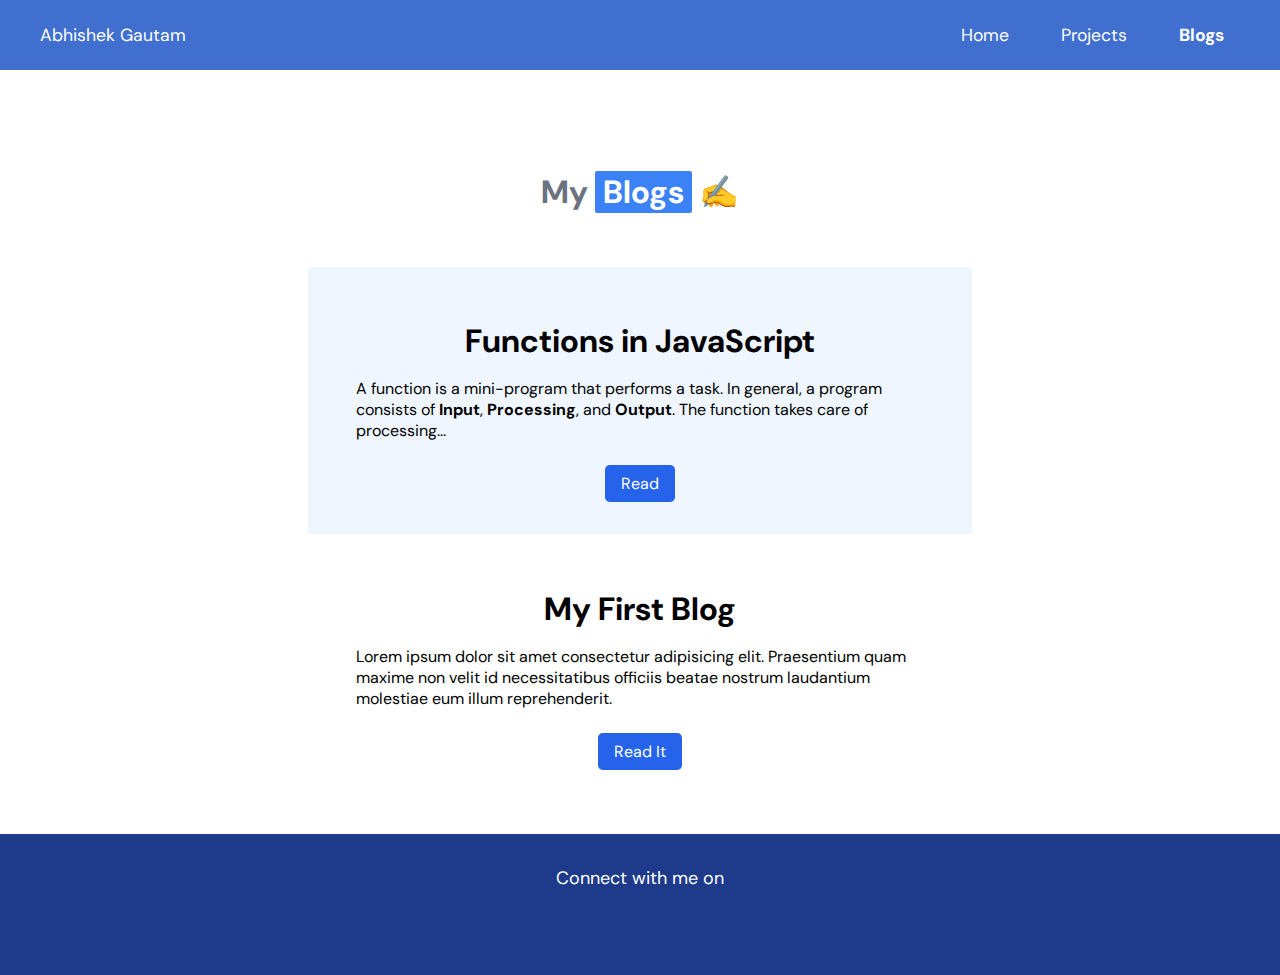
==== blogs.html @ 55e23a31 "Update blogs.html" ====
<!DOCTYPE html>
<html lang="en">

<head>
	<meta charset="UTF-8">
	<meta http-equiv="X-UA-Compatible" content="IE=edge">
	<meta name="viewport" content="width=device-width, initial-scale=1.0">
	<title>Blogs | Abhishek Gautam</title>
	<link rel="stylesheet" href="./style.css">
	<link rel="stylesheet" href="https://cdnjs.cloudflare.com/ajax/libs/font-awesome/5.15.3/css/all.min.css"
		integrity="sha512-iBBXm8fW90+nuLcSKlbmrPcLa0OT92xO1BIsZ+ywDWZCvqsWgccV3gFoRBv0z+8dLJgyAHIhR35VZc2oM/gI1w=="
		crossorigin="anonymous" referrerpolicy="no-referrer" />
</head>

<body>
	<nav class="navigation container">
		<div class="nav-brand">Abhishek Gautam</div>
		<ul class="list-non-bullet nav-pills">
			<li class="list-item-inline">
				<a href="/" class="link ">Home</a>
			</li>
			<li class="list-item-inline">
				<a href="projects.html" class="link">Projects</a>
			</li>
			<li class="list-item-inline">
				<a href="blogs.html" class="link link-active">Blogs</a>
			</li>
		</ul>
	</nav>
	<header class="hero">

		<h1 class="hero-heading">My <span class="heading-highlight">Blogs</span> ✍️</h1>
	</header>
	<section class="section ow container-center">
		<div class="container container-center section-center">
			<h1>Functions in JavaScript</h1>
			<p>A function is a mini-program that performs a task. In general, a program consists of <b>Input</b>,
				<b>Processing</b>, and <b>Output</b>. The
				function takes care of processing...
			</p>
			<a href="./blogs/functions-in-javascript.html" class="link link-primary">Read</a>
		</div>

	</section>
	<section class="section container-center">
		<div class="container container-center section-center">
			<h1>My First Blog</h1>
			<p>Lorem ipsum dolor sit amet consectetur adipisicing elit. Praesentium quam maxime non velit id
				necessitatibus officiis beatae nostrum laudantium molestiae eum illum reprehenderit.</p>
			<a href="/" class="link link-primary">Read It</a>
		</div>

	</section>
	<footer class="footer">
		<div class="footer-header">Connect with me on</div>
		<ul class="social-links list-non-bullet">
			<li class="list-item-inline"><a target="_blank" class="link" href="https://github.com/AbhishekkGautam"><i
						class="fab fa-github fa-2x"></i></a></li>
			<li class="list-item-inline"><a target="_blank" class="link" href="https://twitter.com/helloAbhishekk"><i
						class="fab fa-twitter fa-2x"></i></a></li>
			<li class="list-item-inline"><a target="_blank" class="link"
					href="https://www.linkedin.com/in/abhishek-gautam-54684a167/"><i
						class="fab fa-linkedin-in fa-2x"></i></a></li>
		</ul>
	</footer>
</body>

</html>
---- style.css ----
@import url("https://fonts.googleapis.com/css2?family=DM+Sans:wght@400;700&display=swap");

:root {
  --primary-color: #2563eb;
  --secondary-color: #3b82f6;
  --dark-gray: #6b7280;
  --light-blue: #eff6ff;
  --dark-blue: #1e3a8a;
}

body {
  font-family: "DM Sans", sans-serif;
  margin: 0px;
}

html,
body {
  overflow-x: hidden;
}

hr {
  margin: 2rem 0;
}

.mark-tag {
  font-size: 14px;
  margin-right: 1rem;
  background-color: #646464;
  color: white;
  border-radius: 0.2rem;
  padding: 0.2rem 0.5rem;
}

/* container */
.container {
  padding: 0rem 1rem;
}
.container-center {
  max-width: 600px;
  margin: auto;
}

/* ol */
.size-of-number li {
  font-size: 1.4rem;
  margin-bottom: 4rem;
}

.article {
  padding-left: 0.3rem;
}

.article h1 {
  font-size: 1.5rem;
  margin-bottom: 0.3rem;
}

.article p {
  font-size: 16px;
  margin-bottom: 1.5rem;
}

.article time {
  font-size: 14px;
  color: gray;
}

.article a {
  font-size: 1rem;
  font-weight: normal;
}

/* Blog */

.blog {
  margin-top: 5rem;
  margin-bottom: 4rem;
}

.blog h1 {
  font-size: 3rem;
  margin: 0;
}

.blog h2 {
  font-size: 1.9rem;
  margin-top: 2.9rem;
  margin-bottom: 1.3rem;
}

.blog h3 {
  font-size: 1.5rem;
}

.blog p {
  font-size: 1.1rem;
  line-height: 1.8rem;
  /* text-align: justify; */
}

.blog ul li {
  font-size: 1.1rem;
  line-height: 2rem;
}

.blog time {
  font-size: 16px;
  color: gray;
}

.blog .comment {
  color: #75715e;
}

.blog img {
  margin-top: 3rem;
  margin-bottom: 1.8rem;
  max-width: auto;
  width: 100%;
}
.blog pre {
  height: auto;
  max-height: 300px;
  overflow: auto;
  word-break: normal !important;
  word-wrap: normal !important;
  white-space: pre !important;
  font-size: 1rem;
  line-height: 1.5rem;
  background-color: #1f2a37;
  color: white;
  margin: 2rem 0rem;
  border-radius: 0.3rem;
  padding: 0rem 1rem;
}

.blog-tag {
  font-size: 14px;
  padding: 4px 6px;
  border-radius: 5px;
  margin-right: 0.5rem;
}

.blog code {
  font-family: Verdana, Geneva, Tahoma, sans-serif;
}

.green-tag {
  background-color: #008335;
  color: white;
}

.blue-tag {
  background-color: #3b82f6;
}
.orange-tag {
  background-color: #f97316;
}
.pink-tag {
  background-color: #f472b6;
}
.gray-tag {
  background-color: #52525b;
  color: white;
}
.yellow-tag {
  background-color: #f7df1e;
}
.violet-tag {
  background-color: #5b21b6;
  color: white;
}
.red-tag {
  background-color: #f64646;
}

/* links */
.link {
  text-decoration: none;
  padding: 0.5rem 1rem;
}
.link-primary {
  background-color: var(--primary-color);
  color: white;
  border-radius: 0.3rem;
  margin-top: 0.5rem;
}

.link-primary:hover {
  background-color: var(--secondary-color);
}

.link-secondary {
  color: var(--primary-color);
  border-radius: 0.3rem;
  border: 1px solid var(--primary-color);
  margin-top: 0.5rem;
}

/* lists */
.list-non-bullet {
  list-style: none;
}
.list-item-inline {
  display: inline;
  padding: 0rem 0.5rem;
}

/* nav */
.navigation {
  background-color: #406fcf;
  color: white;
  display: flex;
  padding: 0.5rem 2rem;
}

.navigation .link {
  color: white;
  font-size: 1.1rem;
}

.navigation .link:hover {
  background-color: var(--secondary-color);
}

.navigation .nav-brand {
  flex: 1;
  padding-top: 1rem;
  font-size: 1.1rem;
  padding-left: 0.5rem;
}

.link-active {
  font-weight: bold;
}

/* header */
.hero {
  padding: 2rem;
  padding-top: 4rem;
  display: flex;
  flex-direction: column;
  justify-content: center;
  align-items: center;
}

.hero-img {
  max-width: 420px;
  display: block;
  margin: auto;
}

.hero .hero-heading {
  color: var(--dark-gray);
  padding-top: 1rem;
  text-align: center;
}

.hero .heading-highlight {
  background-color: var(--secondary-color);
  color: white;
  margin-top: 0rem;
  padding: 0rem 0.5rem;
  border-radius: 0.125rem;
}

/* section */
.section {
  padding: 2rem;
}
.section-center {
  display: flex;
  flex-direction: column;
  align-items: center;
}
.section h1 {
  text-align: center;
  margin-bottom: 0px;
}

.ow {
  background-color: var(--light-blue);
}

/* footer */

.footer {
  background-color: var(--dark-blue);
  padding: 2rem 1rem;
  text-align: center;
  color: white;
  margin-top: 2rem;
}

.footer .link {
  color: white;
}

.footer .footer-header {
  font-weight: normal;
  font-size: large;
}

.footer ul {
  padding-inline-start: 0px;
}

@media only screen and (max-width: 520px) {
  .nav-brand {
    display: none;
  }
  .navigation {
    padding: 0.5rem 0rem;
  }
  .hero-img {
    max-width: 320px;
  }
  .hero {
    padding-top: 3rem;
  }
  .blog {
    margin-top: 3rem;
    padding: 0rem 0.5rem;
  }
  .blog img {
    margin-top: 2.8rem;
    margin-bottom: 1.2rem;
  }
  .blog time {
    font-size: 14px;
  }
  .blog h1 {
    font-size: 2.5rem;
  }
  .blog h2 {
    font-size: 1.6rem;
  }
  .blog h3 {
    font-size: 1.2rem;
  }
}
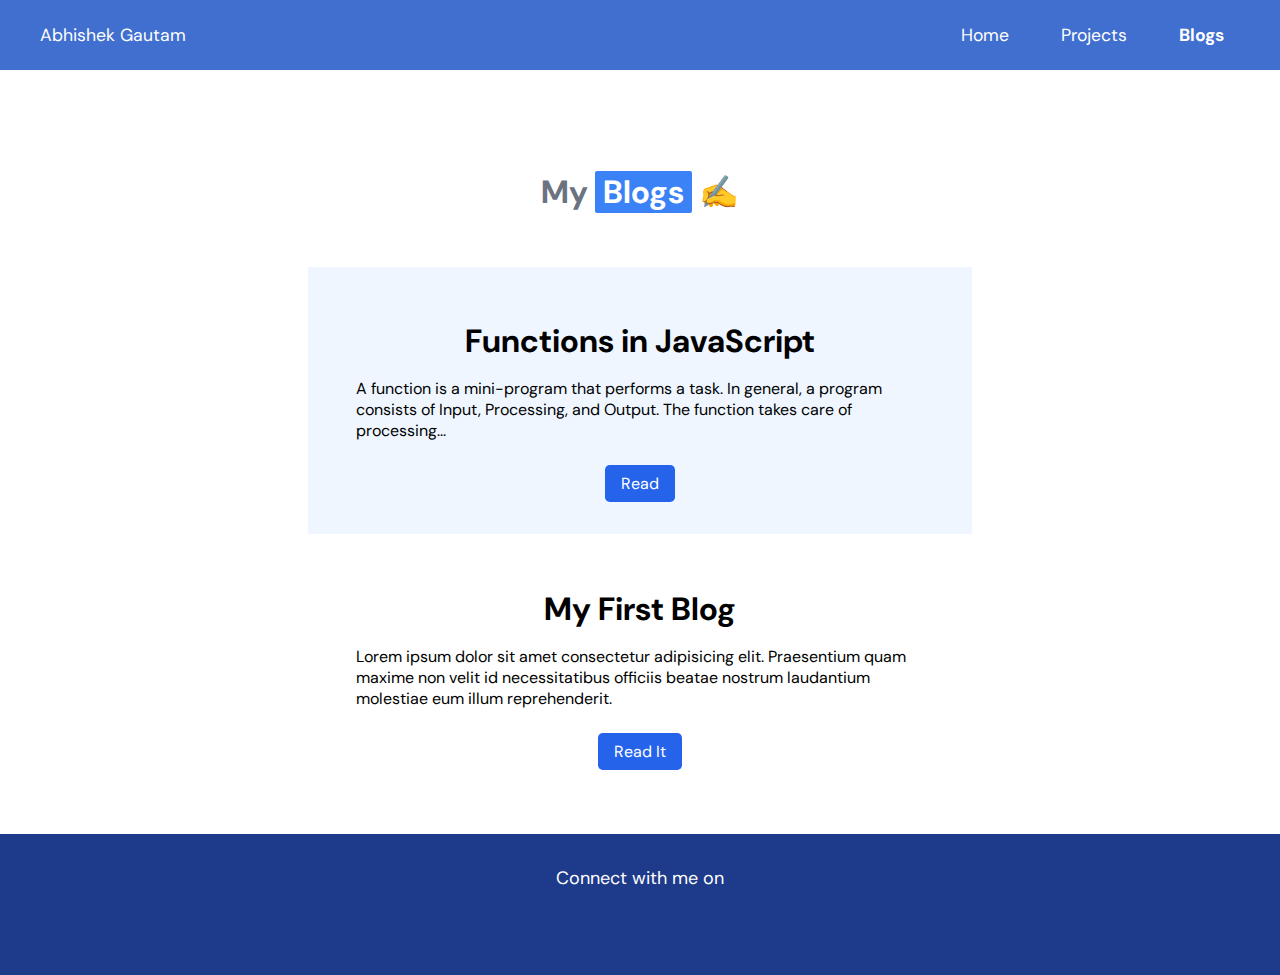
==== commit bde90ae1: "Update blogs.html" ====
--- a/blogs.html
+++ b/blogs.html
@@ -34,8 +34,8 @@
 	<section class="section ow container-center">
 		<div class="container container-center section-center">
 			<h1>Functions in JavaScript</h1>
-			<p>A function is a mini-program that performs a task. In general, a program consists of <b>Input</b>,
-				<b>Processing</b>, and <b>Output</b>. The
+			<p>A function is a mini-program that performs a task. In general, a program consists of Input,
+				Processing, and Output. The
 				function takes care of processing...
 			</p>
 			<a href="./blogs/functions-in-javascript.html" class="link link-primary">Read</a>
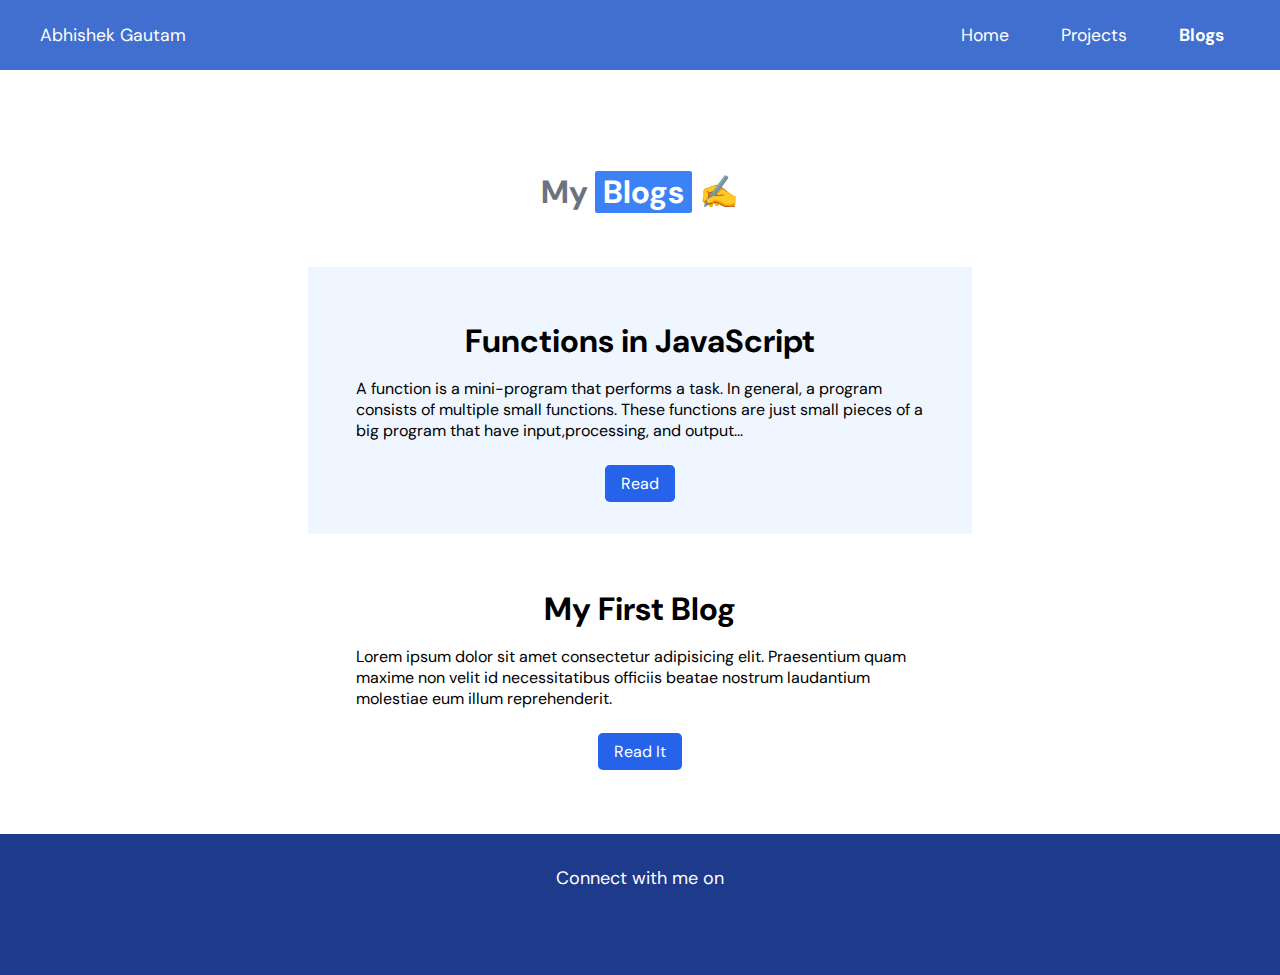
==== commit faedf520: "Update blogs.html" ====
--- a/blogs.html
+++ b/blogs.html
@@ -34,9 +34,9 @@
 	<section class="section ow container-center">
 		<div class="container container-center section-center">
 			<h1>Functions in JavaScript</h1>
-			<p>A function is a mini-program that performs a task. In general, a program consists of Input,
-				Processing, and Output. The
-				function takes care of processing...
+			<p>A function is a mini-program that performs a task. In general, a program consists of multiple small
+				functions. These
+				functions are just small pieces of a big program that have input,processing, and output...
 			</p>
 			<a href="./blogs/functions-in-javascript.html" class="link link-primary">Read</a>
 		</div>
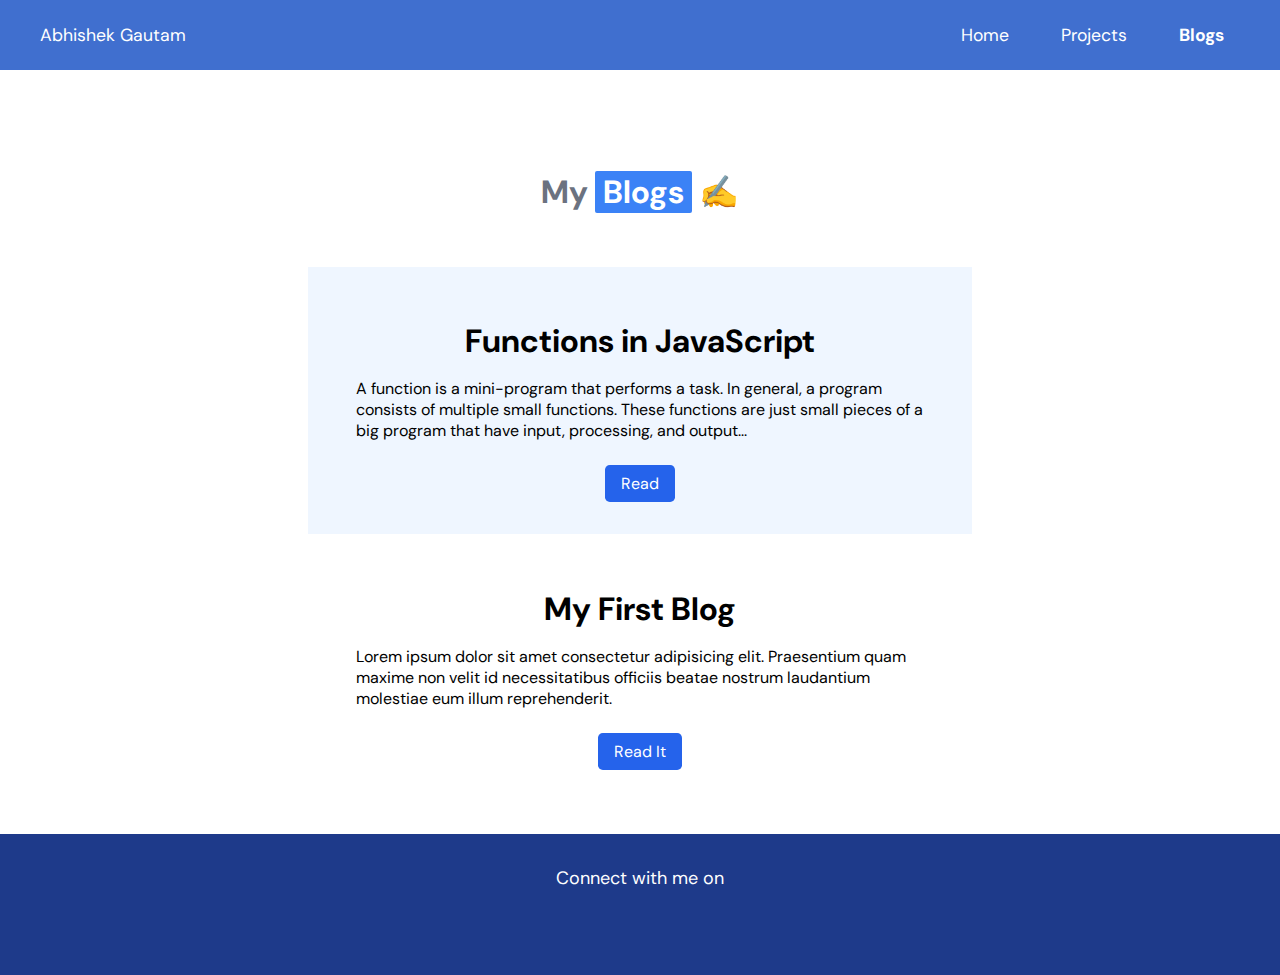
==== commit e153dd43: "Update blogs.html" ====
--- a/blogs.html
+++ b/blogs.html
@@ -36,7 +36,7 @@
 			<h1>Functions in JavaScript</h1>
 			<p>A function is a mini-program that performs a task. In general, a program consists of multiple small
 				functions. These
-				functions are just small pieces of a big program that have input,processing, and output...
+				functions are just small pieces of a big program that have input, processing, and output...
 			</p>
 			<a href="./blogs/functions-in-javascript.html" class="link link-primary">Read</a>
 		</div>
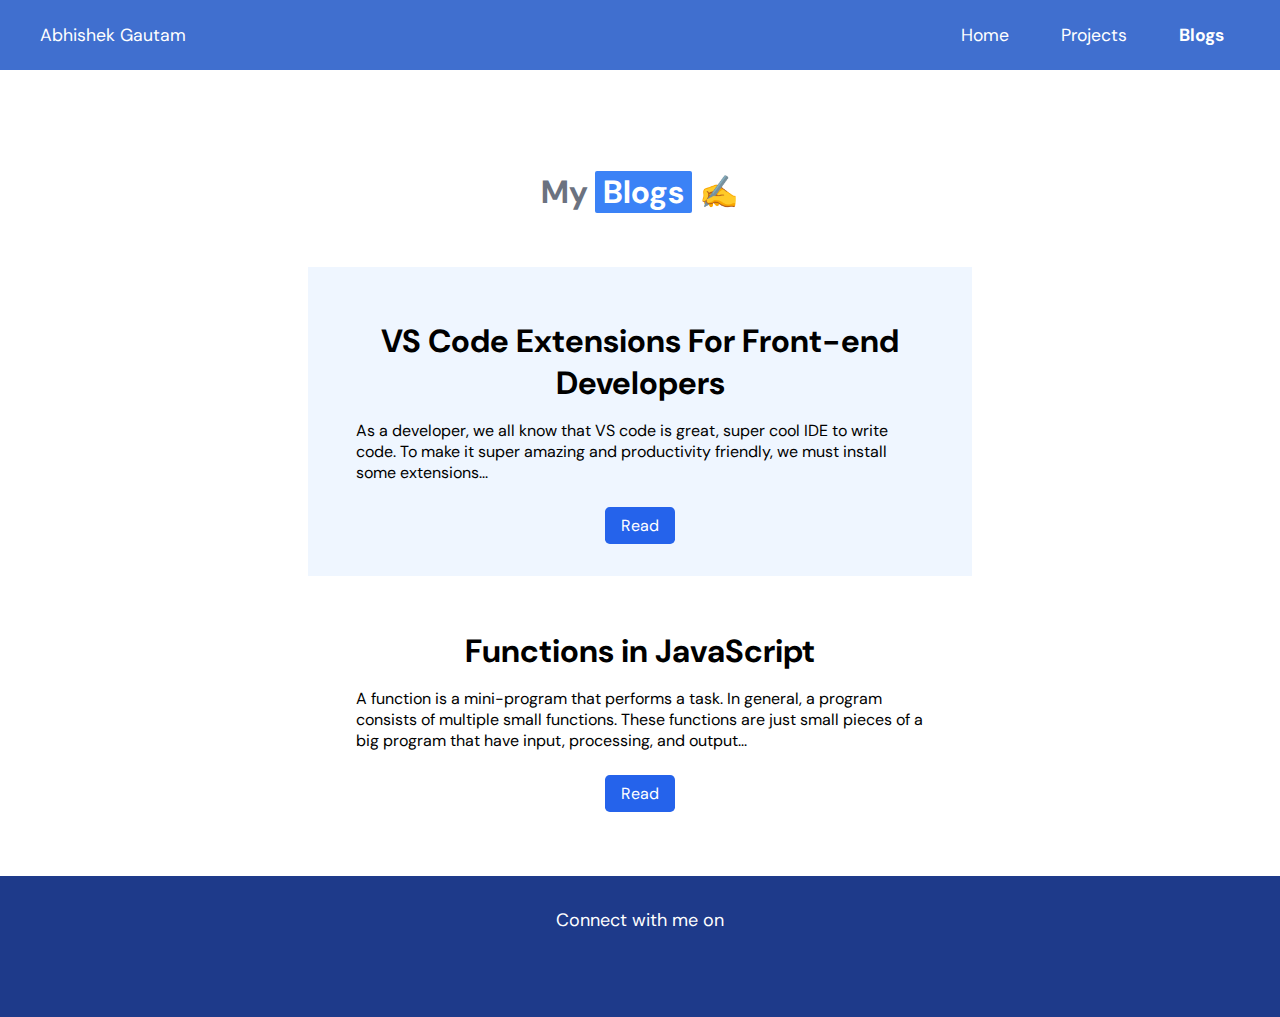
==== commit fcb1d6d3: "blog 2 done" ====
--- a/blogs.html
+++ b/blogs.html
@@ -33,21 +33,22 @@
 	</header>
 	<section class="section ow container-center">
 		<div class="container container-center section-center">
+			<h1>VS Code Extensions For Front-end Developers</h1>
+			<p>As a developer, we all know that VS code is great, super cool IDE to write code. To make it super amazing
+				and
+				productivity friendly, we must install some extensions...</p>
+			<a href="./blogs/vscode-extensions-for-frontend-developer.html" class="link link-primary">Read</a>
+		</div>
+
+	</section>
+	<section class="section container-center">
+		<div class="container container-center section-center">
 			<h1>Functions in JavaScript</h1>
 			<p>A function is a mini-program that performs a task. In general, a program consists of multiple small
 				functions. These
 				functions are just small pieces of a big program that have input, processing, and output...
 			</p>
 			<a href="./blogs/functions-in-javascript.html" class="link link-primary">Read</a>
-		</div>
-
-	</section>
-	<section class="section container-center">
-		<div class="container container-center section-center">
-			<h1>My First Blog</h1>
-			<p>Lorem ipsum dolor sit amet consectetur adipisicing elit. Praesentium quam maxime non velit id
-				necessitatibus officiis beatae nostrum laudantium molestiae eum illum reprehenderit.</p>
-			<a href="/" class="link link-primary">Read It</a>
 		</div>
 
 	</section>
--- a/style.css
+++ b/style.css
@@ -24,11 +24,11 @@
 
 .mark-tag {
   font-size: 14px;
-  margin-right: 1rem;
+  margin-right: 0.5rem;
   background-color: #646464;
   color: white;
-  border-radius: 0.2rem;
-  padding: 0.2rem 0.5rem;
+  border-radius: 5px;
+  padding: 4px 5px;
 }
 
 /* container */
@@ -52,7 +52,7 @@
 
 .article h1 {
   font-size: 1.5rem;
-  margin-bottom: 0.3rem;
+  margin-bottom: 0.5rem;
 }
 
 .article p {
@@ -63,6 +63,7 @@
 .article time {
   font-size: 14px;
   color: gray;
+  margin-left: 0.5rem;
 }
 
 .article a {
@@ -96,6 +97,10 @@
   font-size: 1.1rem;
   line-height: 1.8rem;
   /* text-align: justify; */
+}
+
+.blog a {
+  color: dodgerblue;
 }
 
 .blog ul li {
@@ -150,14 +155,22 @@
   color: white;
 }
 
+.light-green-tag {
+  background-color: #a3e635;
+  color: black;
+}
+
 .blue-tag {
-  background-color: #3b82f6;
+  background-color: dodgerblue;
+  color: white;
 }
 .orange-tag {
-  background-color: #f97316;
+  background-color: #fb720f;
+  color: white;
 }
 .pink-tag {
-  background-color: #f472b6;
+  background-color: #f54aa2;
+  color: white;
 }
 .gray-tag {
   background-color: #52525b;
@@ -165,13 +178,23 @@
 }
 .yellow-tag {
   background-color: #f7df1e;
+  color: black;
 }
 .violet-tag {
   background-color: #5b21b6;
   color: white;
 }
+.purple-tag {
+  background-color: #562765;
+  color: white;
+}
 .red-tag {
   background-color: #f64646;
+}
+
+.black-tag {
+  background-color: #222222;
+  color: #7ae2ff;
 }
 
 /* links */
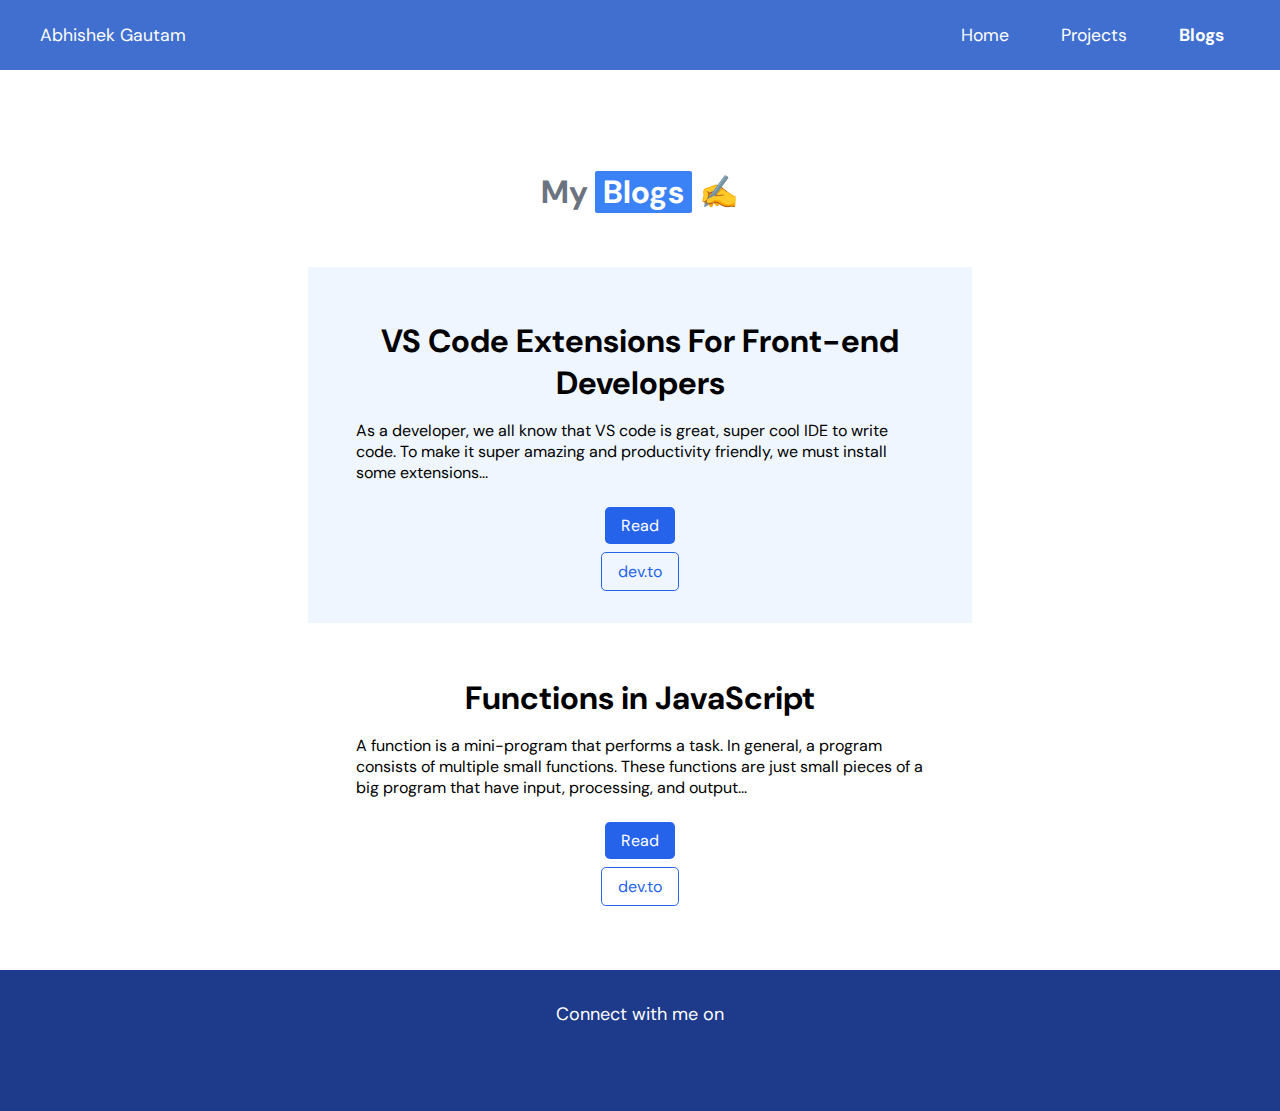
==== commit 8e2bbb52: "Update blogs.html" ====
--- a/blogs.html
+++ b/blogs.html
@@ -38,6 +38,8 @@
 				and
 				productivity friendly, we must install some extensions...</p>
 			<a href="./blogs/vscode-extensions-for-frontend-developer.html" class="link link-primary">Read</a>
+			<a href="https://dev.to/abhishekkgautam/vs-code-extensions-for-front-end-developers-23bc" target="_blank"
+				class="link link-secondary">dev.to</a>
 		</div>
 
 	</section>
@@ -49,6 +51,8 @@
 				functions are just small pieces of a big program that have input, processing, and output...
 			</p>
 			<a href="./blogs/functions-in-javascript.html" class="link link-primary">Read</a>
+			<a href="https://dev.to/abhishekkgautam/functions-in-javascript-9dp" target="_blank"
+				class="link link-secondary">dev.to</a>
 		</div>
 
 	</section>
--- a/style.css
+++ b/style.css
@@ -354,6 +354,7 @@
   }
   .blog h1 {
     font-size: 2.5rem;
+    line-height: 48px;
   }
   .blog h2 {
     font-size: 1.6rem;
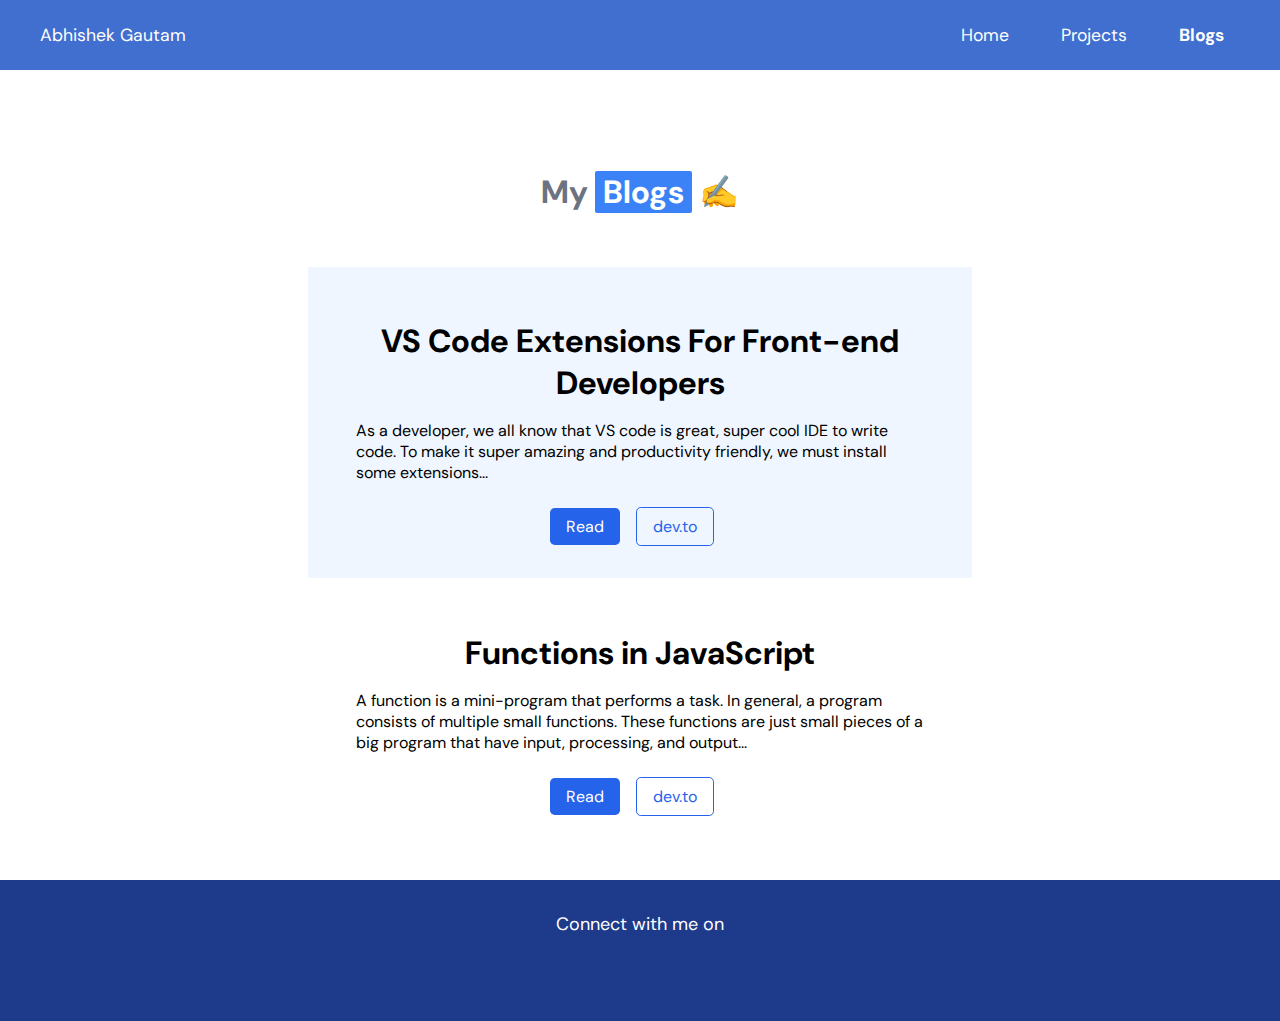
==== commit de0e6a4f: "Update blogs.html" ====
--- a/blogs.html
+++ b/blogs.html
@@ -33,26 +33,38 @@
 	</header>
 	<section class="section ow container-center">
 		<div class="container container-center section-center">
-			<h1>VS Code Extensions For Front-end Developers</h1>
-			<p>As a developer, we all know that VS code is great, super cool IDE to write code. To make it super amazing
-				and
-				productivity friendly, we must install some extensions...</p>
-			<a href="./blogs/vscode-extensions-for-frontend-developer.html" class="link link-primary">Read</a>
-			<a href="https://dev.to/abhishekkgautam/vs-code-extensions-for-front-end-developers-23bc" target="_blank"
-				class="link link-secondary">dev.to</a>
+			<article class="blog-section">
+
+				<h1>VS Code Extensions For Front-end Developers</h1>
+				<p>As a developer, we all know that VS code is great, super cool IDE to write code. To make it super
+					amazing
+					and
+					productivity friendly, we must install some extensions...</p>
+				<div class="blog-btn">
+
+					<a href="./blogs/vscode-extensions-for-frontend-developer.html" class="link link-primary">Read</a>
+					<a href="https://dev.to/abhishekkgautam/vs-code-extensions-for-front-end-developers-23bc"
+						target="_blank" class="link link-secondary">dev.to</a>
+				</div>
+			</article>
 		</div>
 
 	</section>
 	<section class="section container-center">
-		<div class="container container-center section-center">
-			<h1>Functions in JavaScript</h1>
-			<p>A function is a mini-program that performs a task. In general, a program consists of multiple small
-				functions. These
-				functions are just small pieces of a big program that have input, processing, and output...
-			</p>
-			<a href="./blogs/functions-in-javascript.html" class="link link-primary">Read</a>
-			<a href="https://dev.to/abhishekkgautam/functions-in-javascript-9dp" target="_blank"
-				class="link link-secondary">dev.to</a>
+		<div class="container container-center section-center blog-section">
+			<article class="blog-section">
+				<h1>Functions in JavaScript</h1>
+				<p>A function is a mini-program that performs a task. In general, a program consists of multiple small
+					functions. These
+					functions are just small pieces of a big program that have input, processing, and output...
+				</p>
+				<div class="blog-btn">
+
+					<a href="./blogs/functions-in-javascript.html" class="link link-primary">Read</a>
+					<a href="https://dev.to/abhishekkgautam/functions-in-javascript-9dp" target="_blank"
+						class="link link-secondary">dev.to</a>
+				</div>
+			</article>
 		</div>
 
 	</section>
--- a/style.css
+++ b/style.css
@@ -301,6 +301,18 @@
   margin-bottom: 0px;
 }
 
+.blog-section .blog-btn {
+  display: flex;
+  justify-content: center;
+  align-items: center;
+}
+
+.blog-section a {
+  font-size: 1rem;
+  font-weight: normal;
+  margin-right: 1rem;
+}
+
 .ow {
   background-color: var(--light-blue);
 }
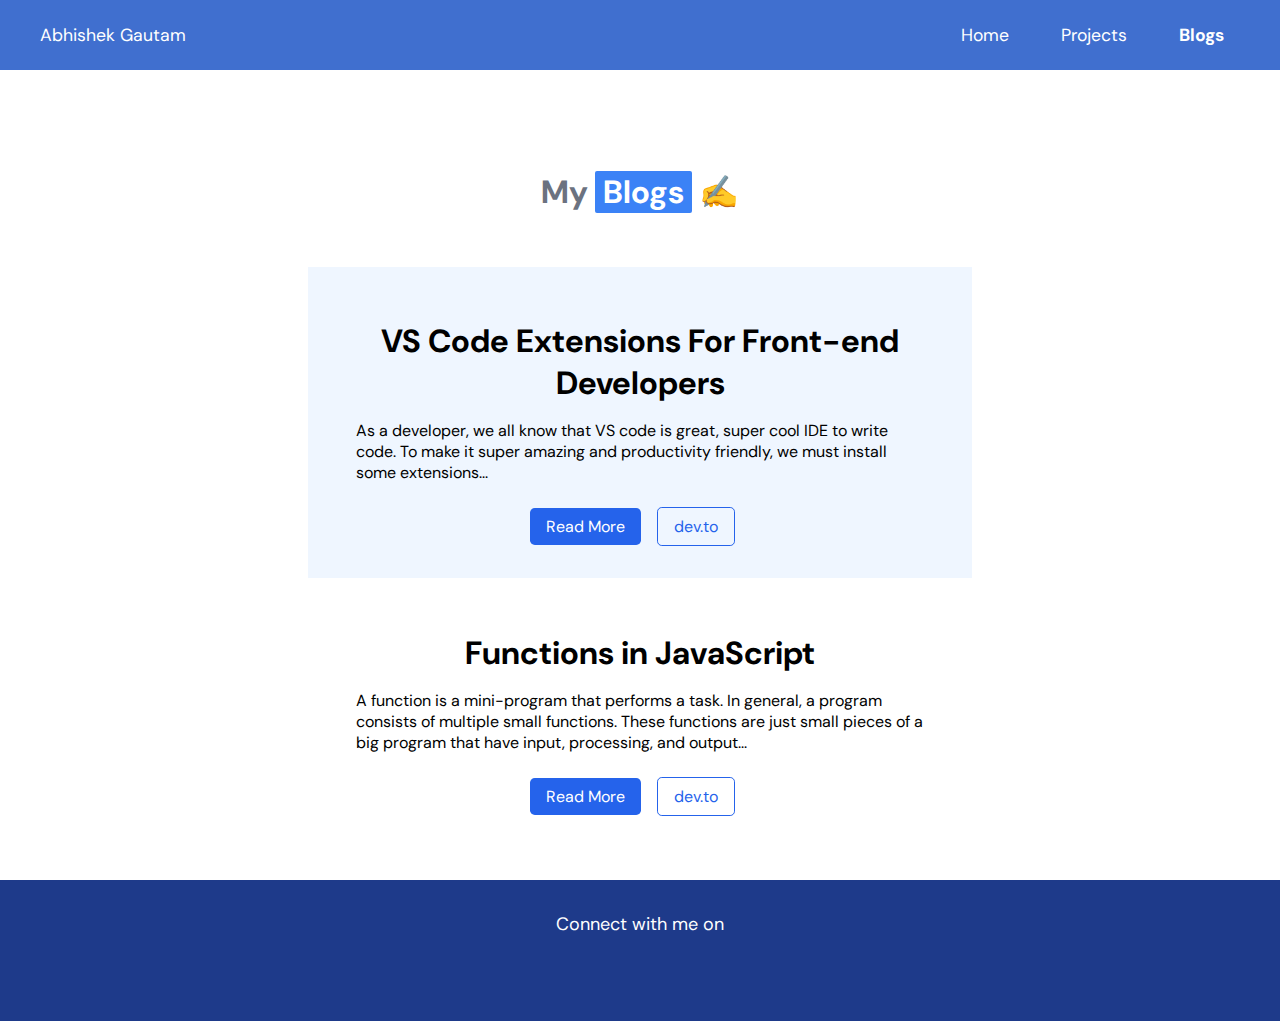
==== commit b7292d4b: "Update blogs.html" ====
--- a/blogs.html
+++ b/blogs.html
@@ -42,7 +42,8 @@
 					productivity friendly, we must install some extensions...</p>
 				<div class="blog-btn">
 
-					<a href="./blogs/vscode-extensions-for-frontend-developer.html" class="link link-primary">Read</a>
+					<a href="./blogs/vscode-extensions-for-frontend-developer.html" class="link link-primary">Read
+						More</a>
 					<a href="https://dev.to/abhishekkgautam/vs-code-extensions-for-front-end-developers-23bc"
 						target="_blank" class="link link-secondary">dev.to</a>
 				</div>
@@ -60,7 +61,7 @@
 				</p>
 				<div class="blog-btn">
 
-					<a href="./blogs/functions-in-javascript.html" class="link link-primary">Read</a>
+					<a href="./blogs/functions-in-javascript.html" class="link link-primary">Read More</a>
 					<a href="https://dev.to/abhishekkgautam/functions-in-javascript-9dp" target="_blank"
 						class="link link-secondary">dev.to</a>
 				</div>
--- a/style.css
+++ b/style.css
@@ -342,10 +342,13 @@
 
 @media only screen and (max-width: 520px) {
   .nav-brand {
-    display: none;
+    /* display: none; */
+    text-align: center;
+    padding-bottom: 0.5rem;
   }
   .navigation {
     padding: 0.5rem 0rem;
+    flex-wrap: wrap;
   }
   .hero-img {
     max-width: 320px;
